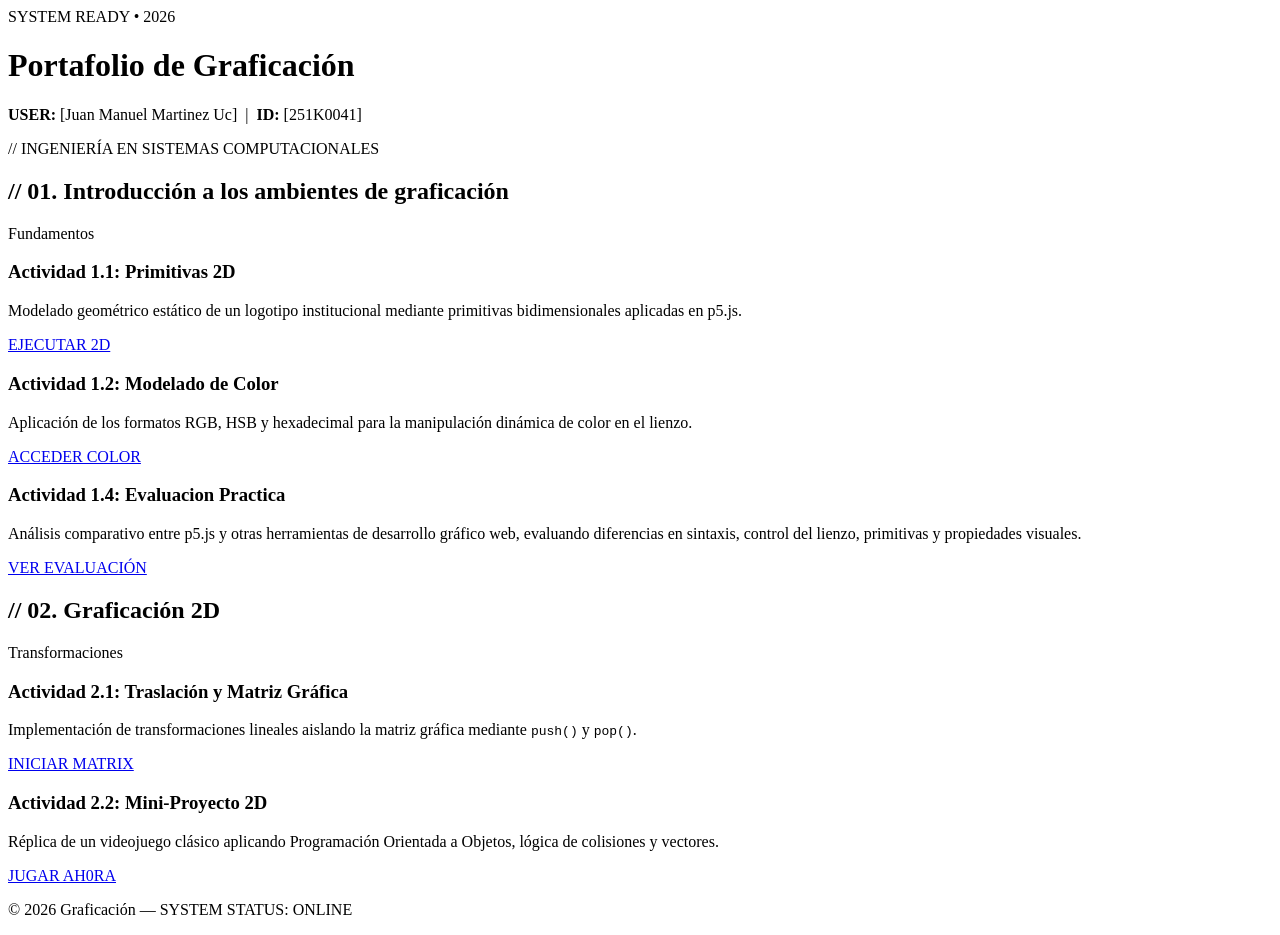
==== index.html @ 2ed4a3e2 "corregir metadata y etiqueta de enlace en Actividad 1.4  - Actualizada la descripción para reflejar " ====
<!DOCTYPE html>
<html lang="es">
<head>
    <meta charset="UTF-8">
    <meta name="viewport" content="width=device-width, initial-scale=1.0">
    <meta name="description" content="Portafolio de prácticas de la materia de Graficación - ISC.">
    <title>Portafolio Cyberpunk | Graficación ISC</title>
    
    <link rel="preconnect" href="https://fonts.googleapis.com">
    <link rel="preconnect" href="https://fonts.gstatic.com" crossorigin>
    <link href="https://fonts.googleapis.com/css2?family=Orbitron:wght@500;700;900&family=Rajdhani:wght@500;600;700&display=swap" rel="stylesheet">
    
    <link rel="stylesheet" href="css/style.css">
</head>
<body>

    <!-- Fondo de Cuadrícula Dinámica y Contenedor de Partículas -->
    <div class="cyber-grid"></div>
    <div id="particles-container"></div>

    <header class="hero">
        <div class="hero-container">
            <span class="badge" data-glitch="SYSTEM READY">SYSTEM READY • 2026</span>
            <h1 class="glitch-title" data-text="Portafolio de Graficación">Portafolio de Graficación</h1>
            <p class="author-info">
                <strong>USER:</strong> <span class="cyber-text">[Juan Manuel Martinez Uc]</span> &nbsp;|&nbsp; 
                <strong>ID:</strong> <span class="cyber-text">[251K0041]</span>
            </p>
            <p class="subtext">// INGENIERÍA EN SISTEMAS COMPUTACIONALES</p>
        </div>
    </header>

    <main class="main-container">

        <!-- Unidad 1 -->
        <section class="unidad-seccion">
            <div class="section-header">
                <h2><span>// 01.</span> Introducción a los ambientes de graficación</h2>
                <span class="unit-tag">Fundamentos</span>
            </div>
            
            <div class="grid-actividades">
                <article class="tarjeta-actividad" data-tilt>
                    <div class="card-content">
                        <h3>Actividad 1.1: Primitivas 2D</h3>
                        <p>Modelado geométrico estático de un logotipo institucional mediante primitivas bidimensionales aplicadas en p5.js.</p>
                    </div>
                    <a href="https://editor.p5js.org/Juan-M-martinez-Uc/full/m8vUhTrFT" target="_blank" rel="noopener noreferrer" class="btn-enlace">
                        <span>EJECUTAR 2D</span>
                    </a>
                </article>

                <article class="tarjeta-actividad" data-tilt>
                    <div class="card-content">
                        <h3>Actividad 1.2: Modelado de Color</h3>
                        <p>Aplicación de los formatos RGB, HSB y hexadecimal para la manipulación dinámica de color en el lienzo.</p>
                    </div>
                    <a href="https://editor.p5js.org/Juan-M-martinez-Uc/full/XwELN2bNk" target="_blank" rel="noopener noreferrer" class="btn-enlace">
                        <span>ACCEDER COLOR</span>
                    </a>
                </article>

                  <article class="tarjeta-actividad" data-tilt>
                    <div class="card-content">
                        <h3>Actividad 1.4: Evaluacion  Practica</h3>
                        <p>Análisis comparativo entre p5.js y otras herramientas de desarrollo gráfico web, evaluando diferencias en sintaxis, control del lienzo, primitivas y propiedades visuales.</p>                    </div>
                    <a href="lienzo primitivo.html" target="_blank" rel="noopener noreferrer" class="btn-enlace">
                       <span>VER EVALUACIÓN</span>
                    </a>
                </article>
            </div>
        </section>

        <!-- Unidad 2 -->
        <section class="unidad-seccion">
            <div class="section-header">
                <h2><span>// 02.</span> Graficación 2D</h2>
                <span class="unit-tag">Transformaciones</span>
            </div>

            <div class="grid-actividades">
                <article class="tarjeta-actividad" data-tilt>
                    <div class="card-content">
                        <h3>Actividad 2.1: Traslación y Matriz Gráfica</h3>
                        <p>Implementación de transformaciones lineales aislando la matriz gráfica mediante <code>push()</code> y <code>pop()</code>.</p>
                    </div>
                    <a href="#" target="_blank" rel="noopener noreferrer" class="btn-enlace">
                        <span>INICIAR MATRIX</span>
                    </a>
                </article>

                <article class="tarjeta-actividad highlight" data-tilt>
                    <div class="card-content">
                        <h3>Actividad 2.2: Mini-Proyecto 2D</h3>
                        <p>Réplica de un videojuego clásico aplicando Programación Orientada a Objetos, lógica de colisiones y vectores.</p>
                    </div>
                    <a href="#" target="_blank" rel="noopener noreferrer" class="btn-enlace btn-primary">
                        <span>JUGAR AH0RA</span>
                    </a>
                </article>
            </div>
        </section>

    </main>

    <footer class="footer">
        <p>&copy; 2026 Graficación — SYSTEM STATUS: <span class="status-online">ONLINE</span></p>
    </footer>

    <script src="js/script.js"></script>
</body>
</html>
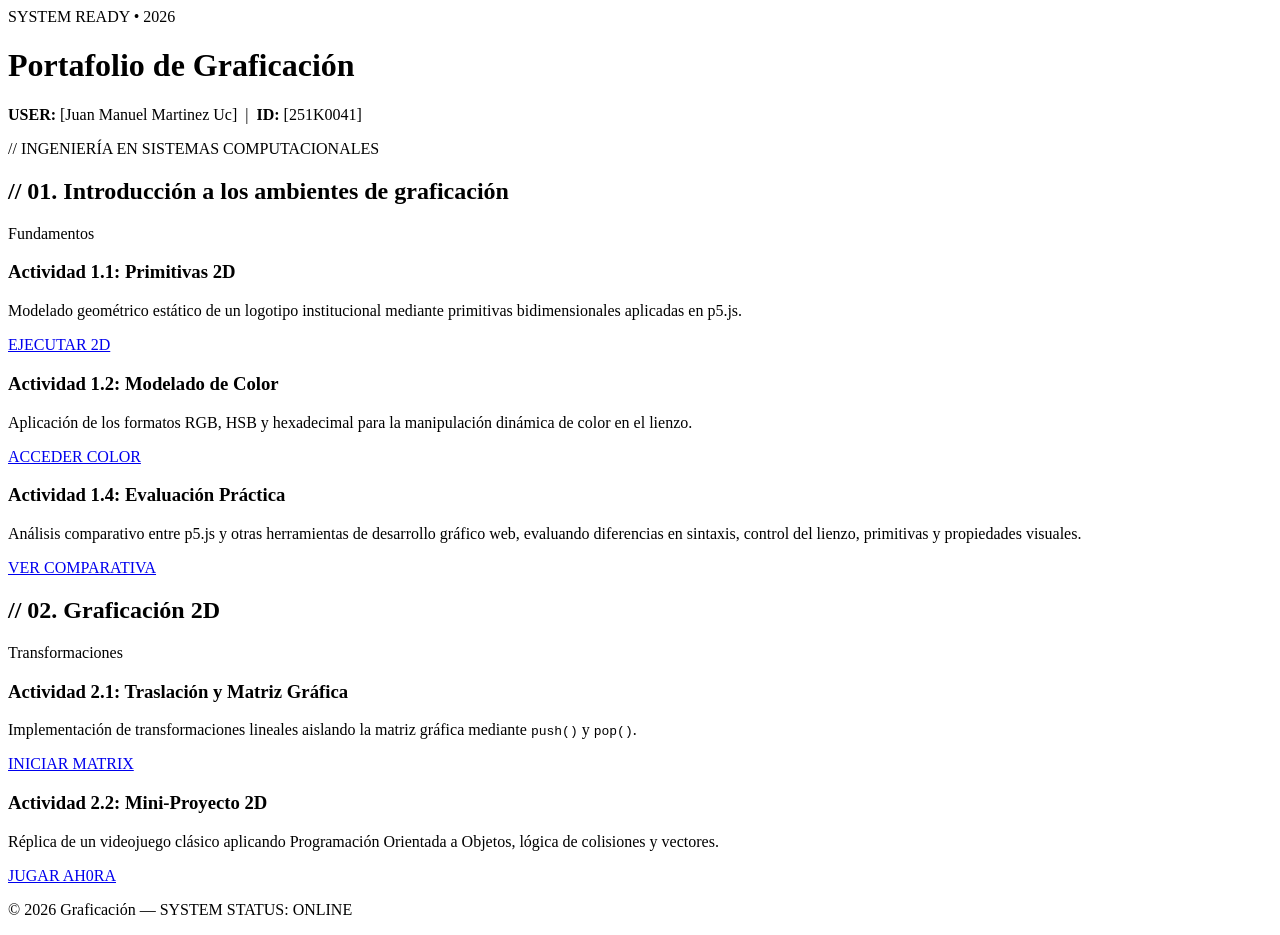
==== commit 7d7d40fb: "Update index.html" ====
--- a/index.html
+++ b/index.html
@@ -60,12 +60,13 @@
                     </a>
                 </article>
 
-                  <article class="tarjeta-actividad" data-tilt>
+                <article class="tarjeta-actividad" data-tilt>
                     <div class="card-content">
-                        <h3>Actividad 1.4: Evaluacion  Practica</h3>
-                        <p>Análisis comparativo entre p5.js y otras herramientas de desarrollo gráfico web, evaluando diferencias en sintaxis, control del lienzo, primitivas y propiedades visuales.</p>                    </div>
+                        <h3>Actividad 1.4: Evaluación Práctica</h3>
+                        <p>Análisis comparativo entre p5.js y otras herramientas de desarrollo gráfico web, evaluando diferencias en sintaxis, control del lienzo, primitivas y propiedades visuales.</p>
+                    </div>
                     <a href="lienzo primitivo.html" target="_blank" rel="noopener noreferrer" class="btn-enlace">
-                       <span>VER EVALUACIÓN</span>
+                        <span>VER COMPARATIVA</span>
                     </a>
                 </article>
             </div>
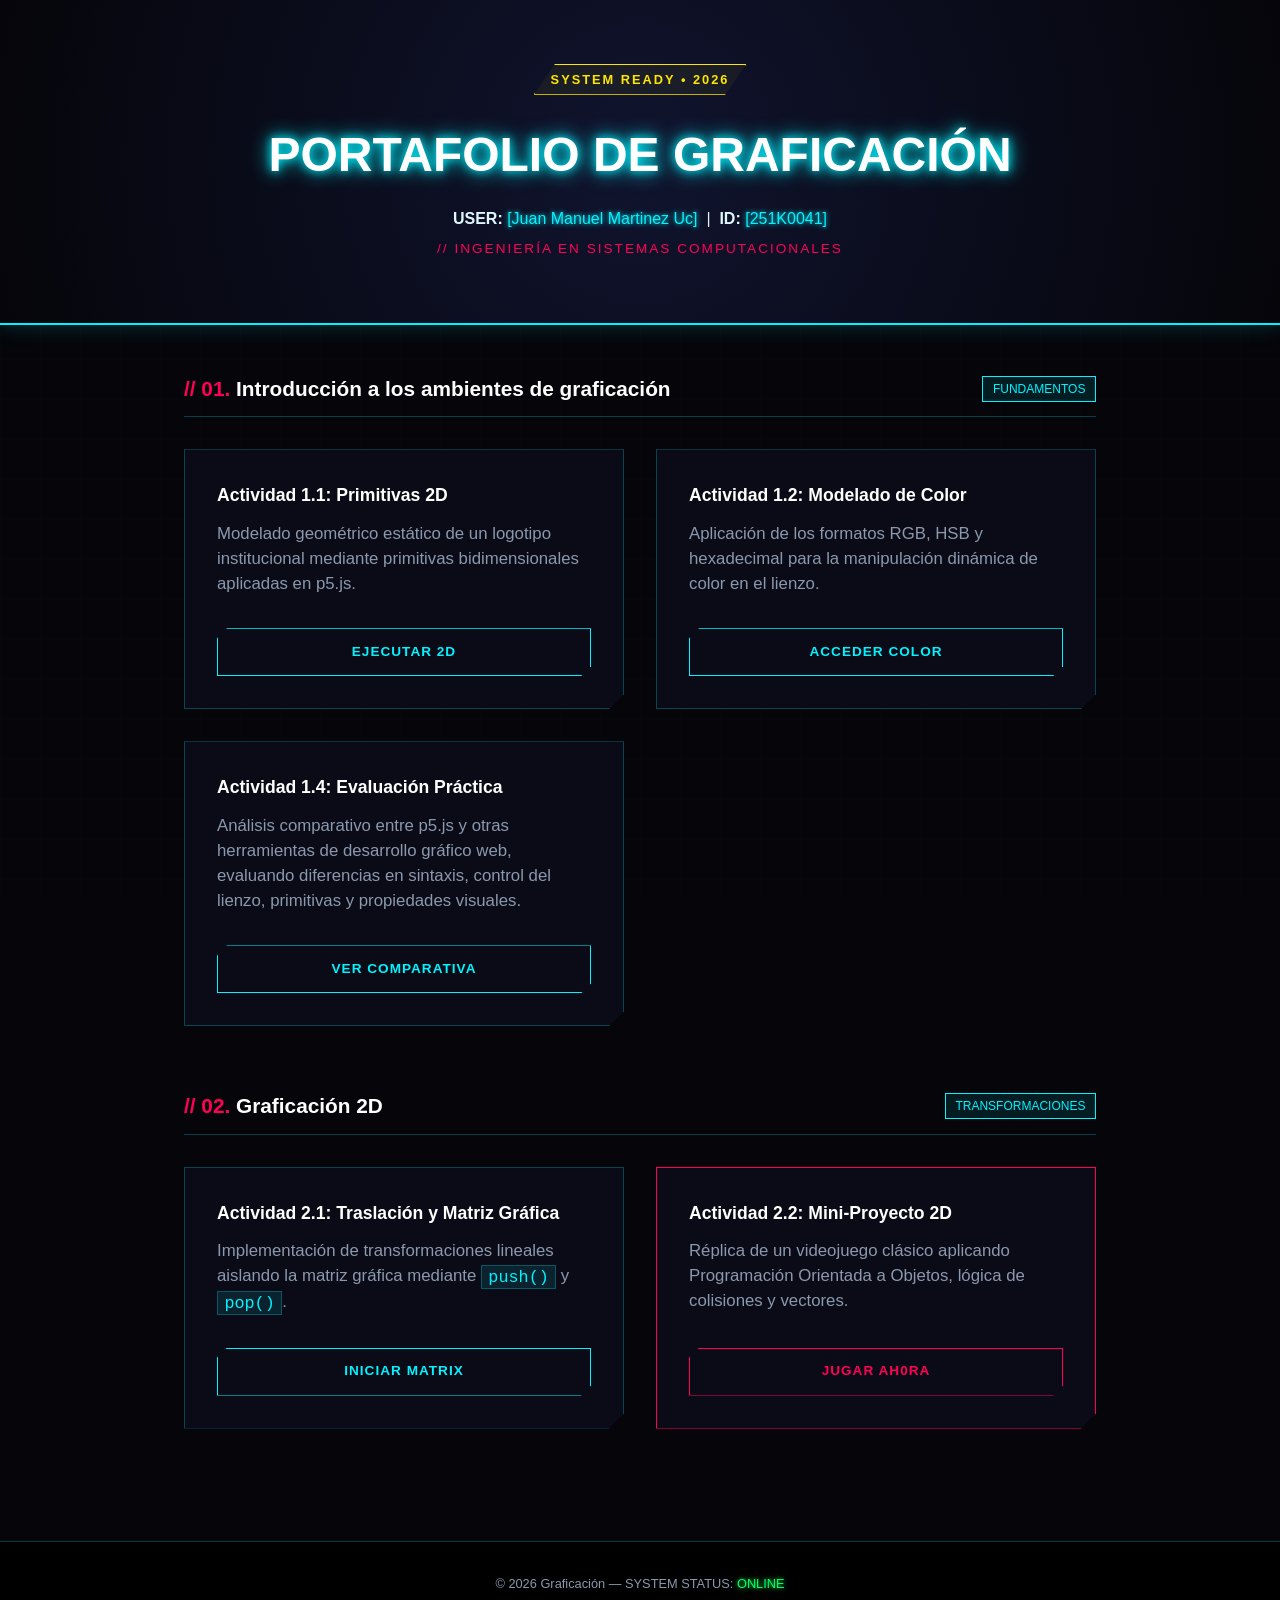
==== commit 0d8d6c6c: "Update index.html" ====
--- a/index.html
+++ b/index.html
@@ -10,7 +10,7 @@
     <link rel="preconnect" href="https://fonts.gstatic.com" crossorigin>
     <link href="https://fonts.googleapis.com/css2?family=Orbitron:wght@500;700;900&family=Rajdhani:wght@500;600;700&display=swap" rel="stylesheet">
     
-    <link rel="stylesheet" href="css/style.css">
+    <link rel="stylesheet" href="CSS/style.css">
 </head>
 <body>
 
--- a/CSS/style.css
+++ b/CSS/style.css
@@ -0,0 +1,311 @@
+:root {
+    --bg-color: #05050a;
+    --card-bg: rgba(13, 14, 27, 0.85);
+    --cyan-neon: #00f3ff;
+    --magenta-neon: #ff0055;
+    --yellow-neon: #ffe600;
+    --text-primary: #e0f7fc;
+    --text-secondary: #8a99ad;
+    --border-color: rgba(0, 243, 255, 0.25);
+    --font-heading: 'Orbitron', sans-serif;
+    --font-body: 'Rajdhani', sans-serif;
+}
+
+* {
+    box-sizing: border-box;
+    margin: 0;
+    padding: 0;
+}
+
+body {
+    font-family: var(--font-body);
+    background-color: var(--bg-color);
+    color: var(--text-primary);
+    line-height: 1.5;
+    display: flex;
+    flex-direction: column;
+    min-height: 100vh;
+    overflow-x: hidden;
+    perspective: 1000px;
+}
+
+/* Fondo de Malla 3D Animada */
+.cyber-grid {
+    position: fixed;
+    top: 0;
+    left: 0;
+    width: 100vw;
+    height: 100vh;
+    background: 
+        linear-gradient(rgba(5, 5, 10, 0.85), rgba(5, 5, 10, 0.85)),
+        linear-gradient(90deg, rgba(0, 243, 255, 0.07) 1px, transparent 1px),
+        linear-gradient(0deg, rgba(0, 243, 255, 0.07) 1px, transparent 1px);
+    background-size: 100% 100%, 40px 40px, 40px 40px;
+    z-index: -2;
+    animation: gridScroll 10s linear infinite;
+}
+
+@keyframes gridScroll {
+    0% { background-position: 0 0, 0 0, 0 0; }
+    100% { background-position: 0 0, 0 40px, 40px 0; }
+}
+
+/* Contenedor de Partículas Flotantes */
+#particles-container {
+    position: fixed;
+    top: 0;
+    left: 0;
+    width: 100%;
+    height: 100%;
+    z-index: -1;
+    pointer-events: none;
+}
+
+.particle {
+    position: absolute;
+    width: 2px;
+    height: 2px;
+    background: var(--cyan-neon);
+    box-shadow: 0 0 8px var(--cyan-neon);
+    border-radius: 50%;
+    animation: floatUp linear infinite;
+}
+
+@keyframes floatUp {
+    from {
+        transform: translateY(100vh);
+        opacity: 0;
+    }
+    50% { opacity: 0.8; }
+    to {
+        transform: translateY(-10vh);
+        opacity: 0;
+    }
+}
+
+/* Header & Glitch Effect */
+.hero {
+    background: radial-gradient(circle at center, #10142e 0%, var(--bg-color) 100%);
+    padding: 4rem 1.5rem;
+    text-align: center;
+    border-bottom: 2px solid var(--cyan-neon);
+    box-shadow: 0 0 20px rgba(0, 243, 255, 0.2);
+}
+
+.hero-container {
+    max-width: 800px;
+    margin: 0 auto;
+}
+
+.badge {
+    display: inline-block;
+    color: var(--yellow-neon);
+    font-family: var(--font-heading);
+    font-size: 0.8rem;
+    font-weight: 700;
+    letter-spacing: 2px;
+    padding: 0.3rem 1rem;
+    border: 1px solid var(--yellow-neon);
+    background: rgba(255, 230, 0, 0.05);
+    margin-bottom: 1.5rem;
+    clip-path: polygon(10% 0, 100% 0, 90% 100%, 0 100%);
+    animation: pulseGlow 2s infinite alternate;
+}
+
+@keyframes pulseGlow {
+    from { box-shadow: 0 0 5px rgba(255, 230, 0, 0.2); }
+    to { box-shadow: 0 0 15px rgba(255, 230, 0, 0.6); }
+}
+
+.hero h1 {
+    font-family: var(--font-heading);
+    font-size: clamp(2rem, 5vw, 3rem);
+    font-weight: 900;
+    text-transform: uppercase;
+    color: #fff;
+    text-shadow: 0 0 10px var(--cyan-neon), 0 0 20px var(--cyan-neon);
+    margin-bottom: 1rem;
+}
+
+.cyber-text {
+    color: var(--cyan-neon);
+    text-shadow: 0 0 5px var(--cyan-neon);
+}
+
+.subtext {
+    font-family: var(--font-heading);
+    font-size: 0.85rem;
+    color: var(--magenta-neon);
+    letter-spacing: 2px;
+    margin-top: 0.5rem;
+}
+
+/* Layout Principal */
+.main-container {
+    max-width: 960px;
+    width: 100%;
+    margin: 3rem auto;
+    padding: 0 1.5rem;
+    flex: 1;
+}
+
+.unidad-seccion {
+    margin-bottom: 4rem;
+}
+
+.section-header {
+    display: flex;
+    align-items: center;
+    justify-content: space-between;
+    border-bottom: 1px solid var(--border-color);
+    padding-bottom: 0.75rem;
+    margin-bottom: 2rem;
+}
+
+.section-header h2 {
+    font-family: var(--font-heading);
+    font-size: 1.3rem;
+    color: #fff;
+}
+
+.section-header h2 span {
+    color: var(--magenta-neon);
+}
+
+.unit-tag {
+    font-family: var(--font-heading);
+    font-size: 0.75rem;
+    text-transform: uppercase;
+    color: var(--cyan-neon);
+    border: 1px solid var(--cyan-neon);
+    padding: 0.2rem 0.6rem;
+    background: rgba(0, 243, 255, 0.1);
+}
+
+/* Tarjetas Dinámicas 3D */
+.grid-actividades {
+    display: grid;
+    grid-template-columns: repeat(auto-fit, minmax(290px, 1fr));
+    gap: 2rem;
+}
+
+.tarjeta-actividad {
+    background: var(--card-bg);
+    padding: 2rem;
+    border: 1px solid var(--border-color);
+    position: relative;
+    backdrop-filter: blur(5px);
+    clip-path: polygon(0 0, 100% 0, 100% calc(100% - 15px), calc(100% - 15px) 100%, 0 100%);
+    display: flex;
+    flex-direction: column;
+    justify-content: space-between;
+    transform-style: preserve-3d;
+    transition: transform 0.1s ease, border-color 0.3s ease, box-shadow 0.3s ease;
+}
+
+.tarjeta-actividad:hover {
+    border-color: var(--cyan-neon);
+    box-shadow: 0 0 25px rgba(0, 243, 255, 0.25);
+}
+
+.tarjeta-actividad.highlight {
+    border-color: var(--magenta-neon);
+}
+
+.tarjeta-actividad.highlight:hover {
+    box-shadow: 0 0 25px rgba(255, 0, 85, 0.35);
+}
+
+.card-content h3 {
+    font-family: var(--font-heading);
+    font-size: 1.1rem;
+    color: #fff;
+    margin-bottom: 0.75rem;
+}
+
+.card-content p {
+    font-size: 1.05rem;
+    color: var(--text-secondary);
+    margin-bottom: 2rem;
+}
+
+code {
+    background: rgba(0, 243, 255, 0.1);
+    color: var(--cyan-neon);
+    padding: 0.1rem 0.4rem;
+    border: 1px solid var(--border-color);
+    font-family: monospace;
+}
+
+/* Botones Neon con Animación de Escaneo */
+.btn-enlace {
+    display: inline-flex;
+    align-items: center;
+    justify-content: center;
+    width: 100%;
+    padding: 0.8rem 1.25rem;
+    background: transparent;
+    color: var(--cyan-neon);
+    border: 1px solid var(--cyan-neon);
+    text-decoration: none;
+    font-family: var(--font-heading);
+    font-size: 0.85rem;
+    font-weight: 700;
+    letter-spacing: 1px;
+    position: relative;
+    overflow: hidden;
+    transition: all 0.3s ease;
+    clip-path: polygon(10px 0, 100% 0, 100% calc(100% - 10px), calc(100% - 10px) 100%, 0 100%, 0 10px);
+}
+
+.btn-enlace::before {
+    content: '';
+    position: absolute;
+    top: 0;
+    left: -100%;
+    width: 100%;
+    height: 100%;
+    background: linear-gradient(90deg, transparent, rgba(0, 243, 255, 0.4), transparent);
+    transition: left 0.5s ease;
+}
+
+.btn-enlace:hover::before {
+    left: 100%;
+}
+
+.btn-enlace:hover {
+    background: var(--cyan-neon);
+    color: var(--bg-color);
+    box-shadow: 0 0 15px var(--cyan-neon);
+}
+
+.btn-primary {
+    color: var(--magenta-neon);
+    border-color: var(--magenta-neon);
+}
+
+.btn-primary::before {
+    background: linear-gradient(90deg, transparent, rgba(255, 0, 85, 0.4), transparent);
+}
+
+.btn-primary:hover {
+    background: var(--magenta-neon);
+    color: #fff;
+    box-shadow: 0 0 15px var(--magenta-neon);
+}
+
+/* Footer */
+.footer {
+    text-align: center;
+    padding: 2rem 1rem;
+    background: #000;
+    border-top: 1px solid var(--border-color);
+    font-family: var(--font-heading);
+    font-size: 0.8rem;
+    color: var(--text-secondary);
+}
+
+.status-online {
+    color: #00ff66;
+    text-shadow: 0 0 5px #00ff66;
+}
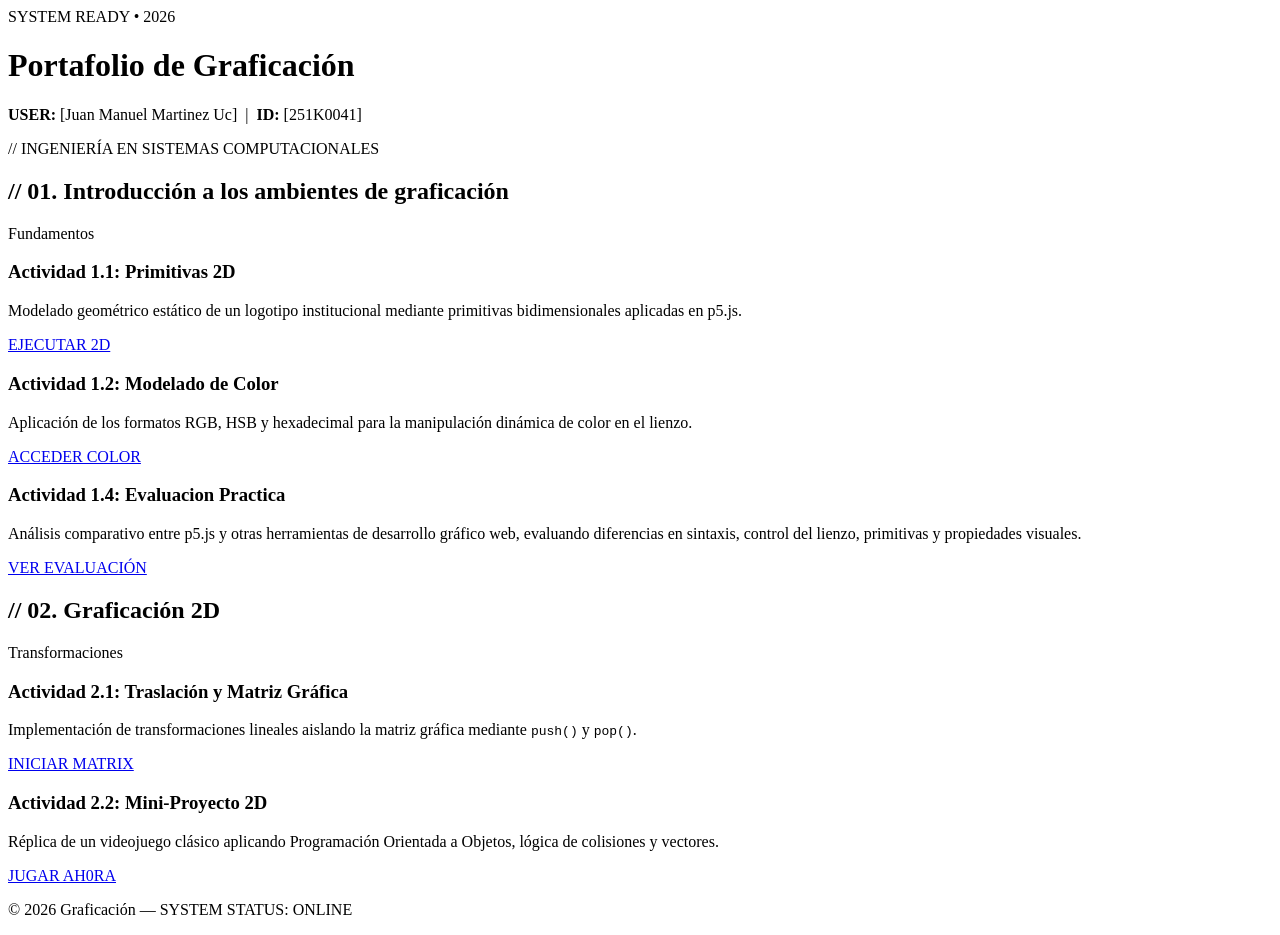
==== commit 24309028: "Update index.html" ====
--- a/index.html
+++ b/index.html
@@ -10,7 +10,7 @@
     <link rel="preconnect" href="https://fonts.gstatic.com" crossorigin>
     <link href="https://fonts.googleapis.com/css2?family=Orbitron:wght@500;700;900&family=Rajdhani:wght@500;600;700&display=swap" rel="stylesheet">
     
-    <link rel="stylesheet" href="CSS/style.css">
+    <link rel="stylesheet" href="css/style.css">
 </head>
 <body>
 
@@ -60,13 +60,12 @@
                     </a>
                 </article>
 
-                <article class="tarjeta-actividad" data-tilt>
+                  <article class="tarjeta-actividad" data-tilt>
                     <div class="card-content">
-                        <h3>Actividad 1.4: Evaluación Práctica</h3>
-                        <p>Análisis comparativo entre p5.js y otras herramientas de desarrollo gráfico web, evaluando diferencias en sintaxis, control del lienzo, primitivas y propiedades visuales.</p>
-                    </div>
+                        <h3>Actividad 1.4: Evaluacion  Practica</h3>
+                        <p>Análisis comparativo entre p5.js y otras herramientas de desarrollo gráfico web, evaluando diferencias en sintaxis, control del lienzo, primitivas y propiedades visuales.</p>                    </div>
                     <a href="lienzo primitivo.html" target="_blank" rel="noopener noreferrer" class="btn-enlace">
-                        <span>VER COMPARATIVA</span>
+                       <span>VER EVALUACIÓN</span>
                     </a>
                 </article>
             </div>
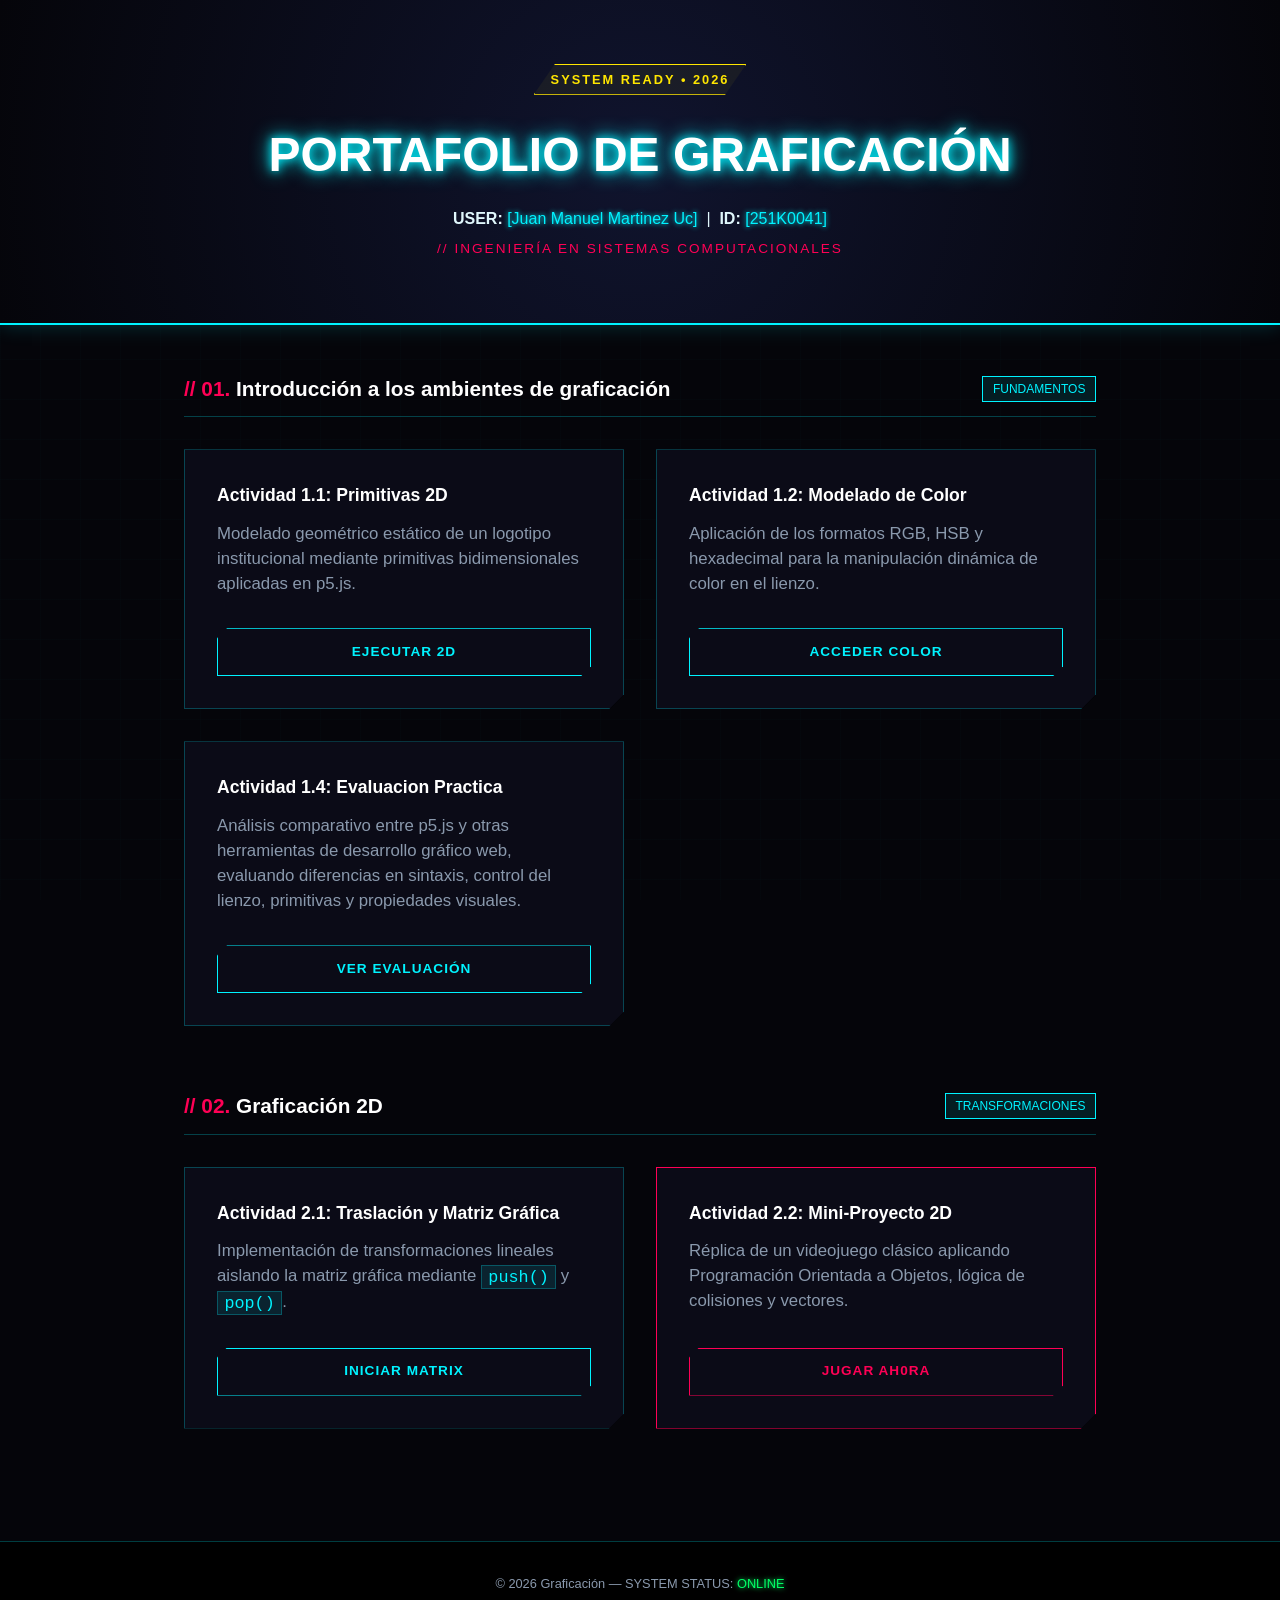
==== commit b0f0987f: "Update index.html" ====
--- a/index.html
+++ b/index.html
@@ -10,7 +10,7 @@
     <link rel="preconnect" href="https://fonts.gstatic.com" crossorigin>
     <link href="https://fonts.googleapis.com/css2?family=Orbitron:wght@500;700;900&family=Rajdhani:wght@500;600;700&display=swap" rel="stylesheet">
     
-    <link rel="stylesheet" href="css/style.css">
+    <link rel="stylesheet" href="CSS/style.css">
 </head>
 <body>
 
--- a/CSS/style.css
+++ b/CSS/style.css
@@ -0,0 +1,311 @@
+:root {
+    --bg-color: #05050a;
+    --card-bg: rgba(13, 14, 27, 0.85);
+    --cyan-neon: #00f3ff;
+    --magenta-neon: #ff0055;
+    --yellow-neon: #ffe600;
+    --text-primary: #e0f7fc;
+    --text-secondary: #8a99ad;
+    --border-color: rgba(0, 243, 255, 0.25);
+    --font-heading: 'Orbitron', sans-serif;
+    --font-body: 'Rajdhani', sans-serif;
+}
+
+* {
+    box-sizing: border-box;
+    margin: 0;
+    padding: 0;
+}
+
+body {
+    font-family: var(--font-body);
+    background-color: var(--bg-color);
+    color: var(--text-primary);
+    line-height: 1.5;
+    display: flex;
+    flex-direction: column;
+    min-height: 100vh;
+    overflow-x: hidden;
+    perspective: 1000px;
+}
+
+/* Fondo de Malla 3D Animada */
+.cyber-grid {
+    position: fixed;
+    top: 0;
+    left: 0;
+    width: 100vw;
+    height: 100vh;
+    background: 
+        linear-gradient(rgba(5, 5, 10, 0.85), rgba(5, 5, 10, 0.85)),
+        linear-gradient(90deg, rgba(0, 243, 255, 0.07) 1px, transparent 1px),
+        linear-gradient(0deg, rgba(0, 243, 255, 0.07) 1px, transparent 1px);
+    background-size: 100% 100%, 40px 40px, 40px 40px;
+    z-index: -2;
+    animation: gridScroll 10s linear infinite;
+}
+
+@keyframes gridScroll {
+    0% { background-position: 0 0, 0 0, 0 0; }
+    100% { background-position: 0 0, 0 40px, 40px 0; }
+}
+
+/* Contenedor de Partículas Flotantes */
+#particles-container {
+    position: fixed;
+    top: 0;
+    left: 0;
+    width: 100%;
+    height: 100%;
+    z-index: -1;
+    pointer-events: none;
+}
+
+.particle {
+    position: absolute;
+    width: 2px;
+    height: 2px;
+    background: var(--cyan-neon);
+    box-shadow: 0 0 8px var(--cyan-neon);
+    border-radius: 50%;
+    animation: floatUp linear infinite;
+}
+
+@keyframes floatUp {
+    from {
+        transform: translateY(100vh);
+        opacity: 0;
+    }
+    50% { opacity: 0.8; }
+    to {
+        transform: translateY(-10vh);
+        opacity: 0;
+    }
+}
+
+/* Header & Glitch Effect */
+.hero {
+    background: radial-gradient(circle at center, #10142e 0%, var(--bg-color) 100%);
+    padding: 4rem 1.5rem;
+    text-align: center;
+    border-bottom: 2px solid var(--cyan-neon);
+    box-shadow: 0 0 20px rgba(0, 243, 255, 0.2);
+}
+
+.hero-container {
+    max-width: 800px;
+    margin: 0 auto;
+}
+
+.badge {
+    display: inline-block;
+    color: var(--yellow-neon);
+    font-family: var(--font-heading);
+    font-size: 0.8rem;
+    font-weight: 700;
+    letter-spacing: 2px;
+    padding: 0.3rem 1rem;
+    border: 1px solid var(--yellow-neon);
+    background: rgba(255, 230, 0, 0.05);
+    margin-bottom: 1.5rem;
+    clip-path: polygon(10% 0, 100% 0, 90% 100%, 0 100%);
+    animation: pulseGlow 2s infinite alternate;
+}
+
+@keyframes pulseGlow {
+    from { box-shadow: 0 0 5px rgba(255, 230, 0, 0.2); }
+    to { box-shadow: 0 0 15px rgba(255, 230, 0, 0.6); }
+}
+
+.hero h1 {
+    font-family: var(--font-heading);
+    font-size: clamp(2rem, 5vw, 3rem);
+    font-weight: 900;
+    text-transform: uppercase;
+    color: #fff;
+    text-shadow: 0 0 10px var(--cyan-neon), 0 0 20px var(--cyan-neon);
+    margin-bottom: 1rem;
+}
+
+.cyber-text {
+    color: var(--cyan-neon);
+    text-shadow: 0 0 5px var(--cyan-neon);
+}
+
+.subtext {
+    font-family: var(--font-heading);
+    font-size: 0.85rem;
+    color: var(--magenta-neon);
+    letter-spacing: 2px;
+    margin-top: 0.5rem;
+}
+
+/* Layout Principal */
+.main-container {
+    max-width: 960px;
+    width: 100%;
+    margin: 3rem auto;
+    padding: 0 1.5rem;
+    flex: 1;
+}
+
+.unidad-seccion {
+    margin-bottom: 4rem;
+}
+
+.section-header {
+    display: flex;
+    align-items: center;
+    justify-content: space-between;
+    border-bottom: 1px solid var(--border-color);
+    padding-bottom: 0.75rem;
+    margin-bottom: 2rem;
+}
+
+.section-header h2 {
+    font-family: var(--font-heading);
+    font-size: 1.3rem;
+    color: #fff;
+}
+
+.section-header h2 span {
+    color: var(--magenta-neon);
+}
+
+.unit-tag {
+    font-family: var(--font-heading);
+    font-size: 0.75rem;
+    text-transform: uppercase;
+    color: var(--cyan-neon);
+    border: 1px solid var(--cyan-neon);
+    padding: 0.2rem 0.6rem;
+    background: rgba(0, 243, 255, 0.1);
+}
+
+/* Tarjetas Dinámicas 3D */
+.grid-actividades {
+    display: grid;
+    grid-template-columns: repeat(auto-fit, minmax(290px, 1fr));
+    gap: 2rem;
+}
+
+.tarjeta-actividad {
+    background: var(--card-bg);
+    padding: 2rem;
+    border: 1px solid var(--border-color);
+    position: relative;
+    backdrop-filter: blur(5px);
+    clip-path: polygon(0 0, 100% 0, 100% calc(100% - 15px), calc(100% - 15px) 100%, 0 100%);
+    display: flex;
+    flex-direction: column;
+    justify-content: space-between;
+    transform-style: preserve-3d;
+    transition: transform 0.1s ease, border-color 0.3s ease, box-shadow 0.3s ease;
+}
+
+.tarjeta-actividad:hover {
+    border-color: var(--cyan-neon);
+    box-shadow: 0 0 25px rgba(0, 243, 255, 0.25);
+}
+
+.tarjeta-actividad.highlight {
+    border-color: var(--magenta-neon);
+}
+
+.tarjeta-actividad.highlight:hover {
+    box-shadow: 0 0 25px rgba(255, 0, 85, 0.35);
+}
+
+.card-content h3 {
+    font-family: var(--font-heading);
+    font-size: 1.1rem;
+    color: #fff;
+    margin-bottom: 0.75rem;
+}
+
+.card-content p {
+    font-size: 1.05rem;
+    color: var(--text-secondary);
+    margin-bottom: 2rem;
+}
+
+code {
+    background: rgba(0, 243, 255, 0.1);
+    color: var(--cyan-neon);
+    padding: 0.1rem 0.4rem;
+    border: 1px solid var(--border-color);
+    font-family: monospace;
+}
+
+/* Botones Neon con Animación de Escaneo */
+.btn-enlace {
+    display: inline-flex;
+    align-items: center;
+    justify-content: center;
+    width: 100%;
+    padding: 0.8rem 1.25rem;
+    background: transparent;
+    color: var(--cyan-neon);
+    border: 1px solid var(--cyan-neon);
+    text-decoration: none;
+    font-family: var(--font-heading);
+    font-size: 0.85rem;
+    font-weight: 700;
+    letter-spacing: 1px;
+    position: relative;
+    overflow: hidden;
+    transition: all 0.3s ease;
+    clip-path: polygon(10px 0, 100% 0, 100% calc(100% - 10px), calc(100% - 10px) 100%, 0 100%, 0 10px);
+}
+
+.btn-enlace::before {
+    content: '';
+    position: absolute;
+    top: 0;
+    left: -100%;
+    width: 100%;
+    height: 100%;
+    background: linear-gradient(90deg, transparent, rgba(0, 243, 255, 0.4), transparent);
+    transition: left 0.5s ease;
+}
+
+.btn-enlace:hover::before {
+    left: 100%;
+}
+
+.btn-enlace:hover {
+    background: var(--cyan-neon);
+    color: var(--bg-color);
+    box-shadow: 0 0 15px var(--cyan-neon);
+}
+
+.btn-primary {
+    color: var(--magenta-neon);
+    border-color: var(--magenta-neon);
+}
+
+.btn-primary::before {
+    background: linear-gradient(90deg, transparent, rgba(255, 0, 85, 0.4), transparent);
+}
+
+.btn-primary:hover {
+    background: var(--magenta-neon);
+    color: #fff;
+    box-shadow: 0 0 15px var(--magenta-neon);
+}
+
+/* Footer */
+.footer {
+    text-align: center;
+    padding: 2rem 1rem;
+    background: #000;
+    border-top: 1px solid var(--border-color);
+    font-family: var(--font-heading);
+    font-size: 0.8rem;
+    color: var(--text-secondary);
+}
+
+.status-online {
+    color: #00ff66;
+    text-shadow: 0 0 5px #00ff66;
+}
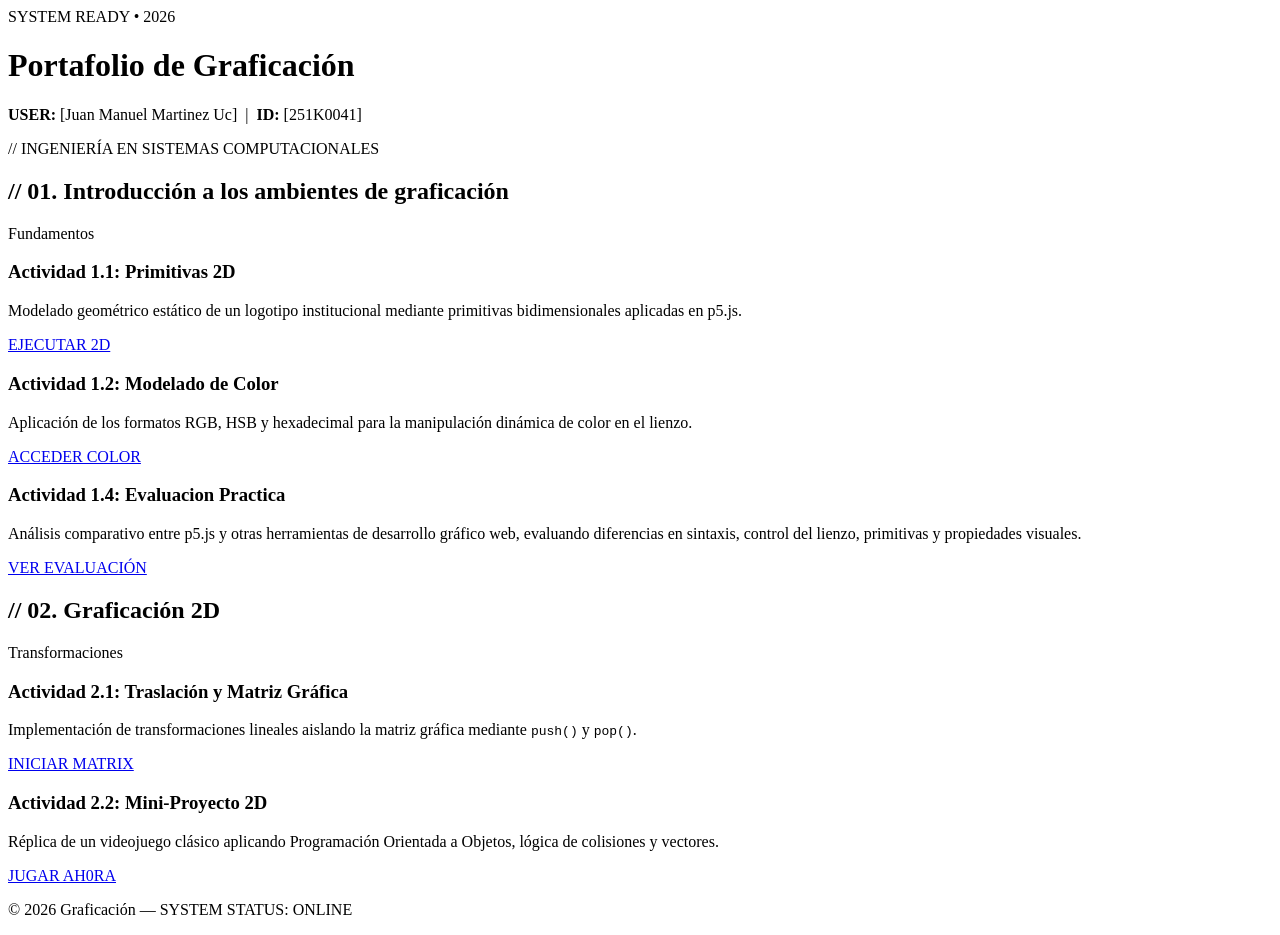
==== commit 7328e84d: "Add files via upload" ====
--- a/index.html
+++ b/index.html
@@ -1,112 +1,112 @@
-<!DOCTYPE html>
-<html lang="es">
-<head>
-    <meta charset="UTF-8">
-    <meta name="viewport" content="width=device-width, initial-scale=1.0">
-    <meta name="description" content="Portafolio de prácticas de la materia de Graficación - ISC.">
-    <title>Portafolio Cyberpunk | Graficación ISC</title>
-    
-    <link rel="preconnect" href="https://fonts.googleapis.com">
-    <link rel="preconnect" href="https://fonts.gstatic.com" crossorigin>
-    <link href="https://fonts.googleapis.com/css2?family=Orbitron:wght@500;700;900&family=Rajdhani:wght@500;600;700&display=swap" rel="stylesheet">
-    
-    <link rel="stylesheet" href="CSS/style.css">
-</head>
-<body>
-
-    <!-- Fondo de Cuadrícula Dinámica y Contenedor de Partículas -->
-    <div class="cyber-grid"></div>
-    <div id="particles-container"></div>
-
-    <header class="hero">
-        <div class="hero-container">
-            <span class="badge" data-glitch="SYSTEM READY">SYSTEM READY • 2026</span>
-            <h1 class="glitch-title" data-text="Portafolio de Graficación">Portafolio de Graficación</h1>
-            <p class="author-info">
-                <strong>USER:</strong> <span class="cyber-text">[Juan Manuel Martinez Uc]</span> &nbsp;|&nbsp; 
-                <strong>ID:</strong> <span class="cyber-text">[251K0041]</span>
-            </p>
-            <p class="subtext">// INGENIERÍA EN SISTEMAS COMPUTACIONALES</p>
-        </div>
-    </header>
-
-    <main class="main-container">
-
-        <!-- Unidad 1 -->
-        <section class="unidad-seccion">
-            <div class="section-header">
-                <h2><span>// 01.</span> Introducción a los ambientes de graficación</h2>
-                <span class="unit-tag">Fundamentos</span>
-            </div>
-            
-            <div class="grid-actividades">
-                <article class="tarjeta-actividad" data-tilt>
-                    <div class="card-content">
-                        <h3>Actividad 1.1: Primitivas 2D</h3>
-                        <p>Modelado geométrico estático de un logotipo institucional mediante primitivas bidimensionales aplicadas en p5.js.</p>
-                    </div>
-                    <a href="https://editor.p5js.org/Juan-M-martinez-Uc/full/m8vUhTrFT" target="_blank" rel="noopener noreferrer" class="btn-enlace">
-                        <span>EJECUTAR 2D</span>
-                    </a>
-                </article>
-
-                <article class="tarjeta-actividad" data-tilt>
-                    <div class="card-content">
-                        <h3>Actividad 1.2: Modelado de Color</h3>
-                        <p>Aplicación de los formatos RGB, HSB y hexadecimal para la manipulación dinámica de color en el lienzo.</p>
-                    </div>
-                    <a href="https://editor.p5js.org/Juan-M-martinez-Uc/full/XwELN2bNk" target="_blank" rel="noopener noreferrer" class="btn-enlace">
-                        <span>ACCEDER COLOR</span>
-                    </a>
-                </article>
-
-                  <article class="tarjeta-actividad" data-tilt>
-                    <div class="card-content">
-                        <h3>Actividad 1.4: Evaluacion  Practica</h3>
-                        <p>Análisis comparativo entre p5.js y otras herramientas de desarrollo gráfico web, evaluando diferencias en sintaxis, control del lienzo, primitivas y propiedades visuales.</p>                    </div>
-                    <a href="lienzo primitivo.html" target="_blank" rel="noopener noreferrer" class="btn-enlace">
-                       <span>VER EVALUACIÓN</span>
-                    </a>
-                </article>
-            </div>
-        </section>
-
-        <!-- Unidad 2 -->
-        <section class="unidad-seccion">
-            <div class="section-header">
-                <h2><span>// 02.</span> Graficación 2D</h2>
-                <span class="unit-tag">Transformaciones</span>
-            </div>
-
-            <div class="grid-actividades">
-                <article class="tarjeta-actividad" data-tilt>
-                    <div class="card-content">
-                        <h3>Actividad 2.1: Traslación y Matriz Gráfica</h3>
-                        <p>Implementación de transformaciones lineales aislando la matriz gráfica mediante <code>push()</code> y <code>pop()</code>.</p>
-                    </div>
-                    <a href="#" target="_blank" rel="noopener noreferrer" class="btn-enlace">
-                        <span>INICIAR MATRIX</span>
-                    </a>
-                </article>
-
-                <article class="tarjeta-actividad highlight" data-tilt>
-                    <div class="card-content">
-                        <h3>Actividad 2.2: Mini-Proyecto 2D</h3>
-                        <p>Réplica de un videojuego clásico aplicando Programación Orientada a Objetos, lógica de colisiones y vectores.</p>
-                    </div>
-                    <a href="#" target="_blank" rel="noopener noreferrer" class="btn-enlace btn-primary">
-                        <span>JUGAR AH0RA</span>
-                    </a>
-                </article>
-            </div>
-        </section>
-
-    </main>
-
-    <footer class="footer">
-        <p>&copy; 2026 Graficación — SYSTEM STATUS: <span class="status-online">ONLINE</span></p>
-    </footer>
-
-    <script src="js/script.js"></script>
-</body>
-</html>
+<!DOCTYPE html>
+<html lang="es">
+<head>
+    <meta charset="UTF-8">
+    <meta name="viewport" content="width=device-width, initial-scale=1.0">
+    <meta name="description" content="Portafolio de prácticas de la materia de Graficación - ISC.">
+    <title>Portafolio Cyberpunk | Graficación ISC</title>
+    
+    <link rel="preconnect" href="https://fonts.googleapis.com">
+    <link rel="preconnect" href="https://fonts.gstatic.com" crossorigin>
+    <link href="https://fonts.googleapis.com/css2?family=Orbitron:wght@500;700;900&family=Rajdhani:wght@500;600;700&display=swap" rel="stylesheet">
+    
+    <link rel="stylesheet" href="css/style.css">
+</head>
+<body>
+
+    <!-- Fondo de Cuadrícula Dinámica y Contenedor de Partículas -->
+    <div class="cyber-grid"></div>
+    <div id="particles-container"></div>
+
+    <header class="hero">
+        <div class="hero-container">
+            <span class="badge" data-glitch="SYSTEM READY">SYSTEM READY • 2026</span>
+            <h1 class="glitch-title" data-text="Portafolio de Graficación">Portafolio de Graficación</h1>
+            <p class="author-info">
+                <strong>USER:</strong> <span class="cyber-text">[Juan Manuel Martinez Uc]</span> &nbsp;|&nbsp; 
+                <strong>ID:</strong> <span class="cyber-text">[251K0041]</span>
+            </p>
+            <p class="subtext">// INGENIERÍA EN SISTEMAS COMPUTACIONALES</p>
+        </div>
+    </header>
+
+    <main class="main-container">
+
+        <!-- Unidad 1 -->
+        <section class="unidad-seccion">
+            <div class="section-header">
+                <h2><span>// 01.</span> Introducción a los ambientes de graficación</h2>
+                <span class="unit-tag">Fundamentos</span>
+            </div>
+            
+            <div class="grid-actividades">
+                <article class="tarjeta-actividad" data-tilt>
+                    <div class="card-content">
+                        <h3>Actividad 1.1: Primitivas 2D</h3>
+                        <p>Modelado geométrico estático de un logotipo institucional mediante primitivas bidimensionales aplicadas en p5.js.</p>
+                    </div>
+                    <a href="https://editor.p5js.org/Juan-M-martinez-Uc/full/m8vUhTrFT" target="_blank" rel="noopener noreferrer" class="btn-enlace">
+                        <span>EJECUTAR 2D</span>
+                    </a>
+                </article>
+
+                <article class="tarjeta-actividad" data-tilt>
+                    <div class="card-content">
+                        <h3>Actividad 1.2: Modelado de Color</h3>
+                        <p>Aplicación de los formatos RGB, HSB y hexadecimal para la manipulación dinámica de color en el lienzo.</p>
+                    </div>
+                    <a href="https://editor.p5js.org/Juan-M-martinez-Uc/full/XwELN2bNk" target="_blank" rel="noopener noreferrer" class="btn-enlace">
+                        <span>ACCEDER COLOR</span>
+                    </a>
+                </article>
+
+                  <article class="tarjeta-actividad" data-tilt>
+                    <div class="card-content">
+                        <h3>Actividad 1.4: Evaluacion  Practica</h3>
+                        <p>Análisis comparativo entre p5.js y otras herramientas de desarrollo gráfico web, evaluando diferencias en sintaxis, control del lienzo, primitivas y propiedades visuales.</p>                    </div>
+                    <a href="lienzo primitivo.html" target="_blank" rel="noopener noreferrer" class="btn-enlace">
+                       <span>VER EVALUACIÓN</span>
+                    </a>
+                </article>
+            </div>
+        </section>
+
+        <!-- Unidad 2 -->
+        <section class="unidad-seccion">
+            <div class="section-header">
+                <h2><span>// 02.</span> Graficación 2D</h2>
+                <span class="unit-tag">Transformaciones</span>
+            </div>
+
+            <div class="grid-actividades">
+                <article class="tarjeta-actividad" data-tilt>
+                    <div class="card-content">
+                        <h3>Actividad 2.1: Traslación y Matriz Gráfica</h3>
+                        <p>Implementación de transformaciones lineales aislando la matriz gráfica mediante <code>push()</code> y <code>pop()</code>.</p>
+                    </div>
+                    <a href="#" target="_blank" rel="noopener noreferrer" class="btn-enlace">
+                        <span>INICIAR MATRIX</span>
+                    </a>
+                </article>
+
+                <article class="tarjeta-actividad highlight" data-tilt>
+                    <div class="card-content">
+                        <h3>Actividad 2.2: Mini-Proyecto 2D</h3>
+                        <p>Réplica de un videojuego clásico aplicando Programación Orientada a Objetos, lógica de colisiones y vectores.</p>
+                    </div>
+                    <a href="#" target="_blank" rel="noopener noreferrer" class="btn-enlace btn-primary">
+                        <span>JUGAR AH0RA</span>
+                    </a>
+                </article>
+            </div>
+        </section>
+
+    </main>
+
+    <footer class="footer">
+        <p>&copy; 2026 Graficación — SYSTEM STATUS: <span class="status-online">ONLINE</span></p>
+    </footer>
+
+    <script src="js/script.js"></script>
+</body>
+</html>
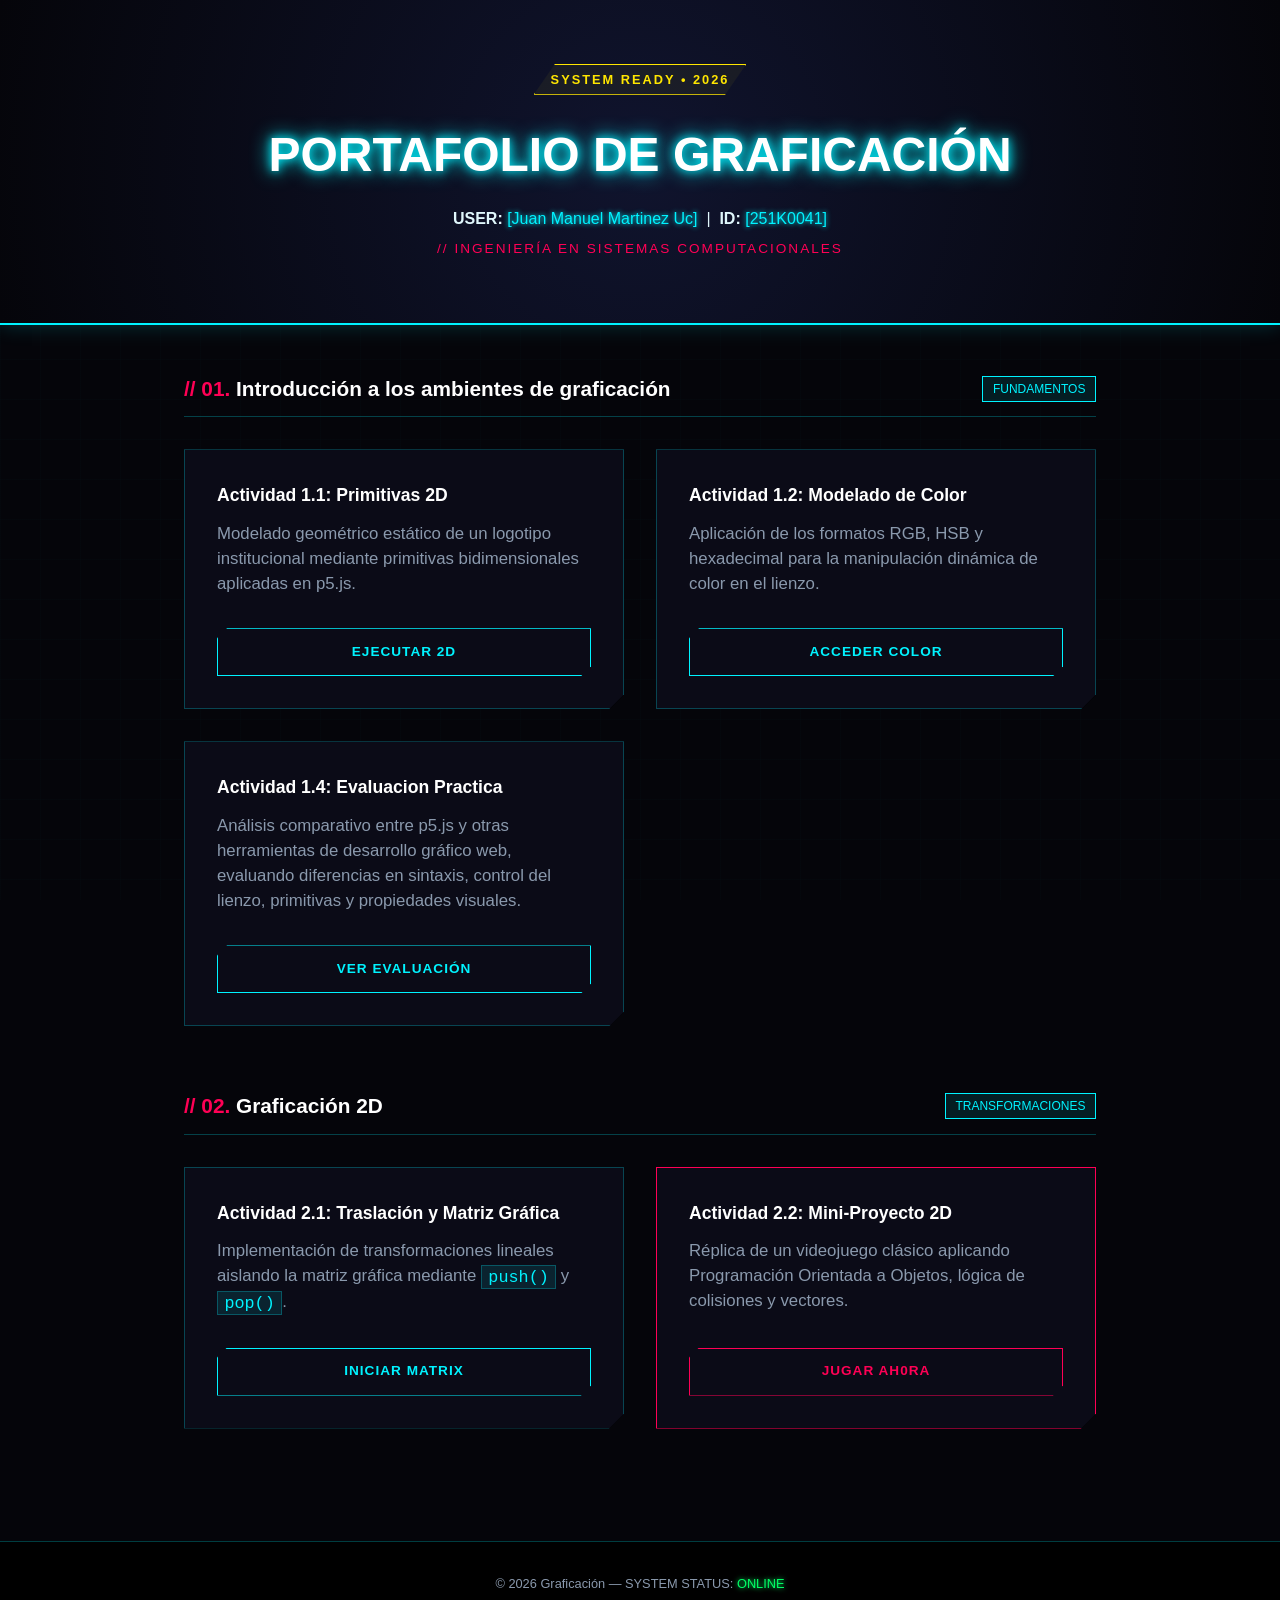
==== commit ee955f9e: "Update index.html" ====
--- a/index.html
+++ b/index.html
@@ -10,7 +10,7 @@
     <link rel="preconnect" href="https://fonts.gstatic.com" crossorigin>
     <link href="https://fonts.googleapis.com/css2?family=Orbitron:wght@500;700;900&family=Rajdhani:wght@500;600;700&display=swap" rel="stylesheet">
     
-    <link rel="stylesheet" href="css/style.css">
+    <link rel="stylesheet" href="CSS/style.css">
 </head>
 <body>
 
@@ -94,7 +94,7 @@
                         <h3>Actividad 2.2: Mini-Proyecto 2D</h3>
                         <p>Réplica de un videojuego clásico aplicando Programación Orientada a Objetos, lógica de colisiones y vectores.</p>
                     </div>
-                    <a href="#" target="_blank" rel="noopener noreferrer" class="btn-enlace btn-primary">
+                    <a href="https://editor.p5js.org/Juan-M-martinez-Uc/full/pWj_8a9rr" target="_blank" rel="noopener noreferrer" class="btn-enlace btn-primary">
                         <span>JUGAR AH0RA</span>
                     </a>
                 </article>
--- a/CSS/style.css
+++ b/CSS/style.css
@@ -0,0 +1,311 @@
+:root {
+    --bg-color: #05050a;
+    --card-bg: rgba(13, 14, 27, 0.85);
+    --cyan-neon: #00f3ff;
+    --magenta-neon: #ff0055;
+    --yellow-neon: #ffe600;
+    --text-primary: #e0f7fc;
+    --text-secondary: #8a99ad;
+    --border-color: rgba(0, 243, 255, 0.25);
+    --font-heading: 'Orbitron', sans-serif;
+    --font-body: 'Rajdhani', sans-serif;
+}
+
+* {
+    box-sizing: border-box;
+    margin: 0;
+    padding: 0;
+}
+
+body {
+    font-family: var(--font-body);
+    background-color: var(--bg-color);
+    color: var(--text-primary);
+    line-height: 1.5;
+    display: flex;
+    flex-direction: column;
+    min-height: 100vh;
+    overflow-x: hidden;
+    perspective: 1000px;
+}
+
+/* Fondo de Malla 3D Animada */
+.cyber-grid {
+    position: fixed;
+    top: 0;
+    left: 0;
+    width: 100vw;
+    height: 100vh;
+    background: 
+        linear-gradient(rgba(5, 5, 10, 0.85), rgba(5, 5, 10, 0.85)),
+        linear-gradient(90deg, rgba(0, 243, 255, 0.07) 1px, transparent 1px),
+        linear-gradient(0deg, rgba(0, 243, 255, 0.07) 1px, transparent 1px);
+    background-size: 100% 100%, 40px 40px, 40px 40px;
+    z-index: -2;
+    animation: gridScroll 10s linear infinite;
+}
+
+@keyframes gridScroll {
+    0% { background-position: 0 0, 0 0, 0 0; }
+    100% { background-position: 0 0, 0 40px, 40px 0; }
+}
+
+/* Contenedor de Partículas Flotantes */
+#particles-container {
+    position: fixed;
+    top: 0;
+    left: 0;
+    width: 100%;
+    height: 100%;
+    z-index: -1;
+    pointer-events: none;
+}
+
+.particle {
+    position: absolute;
+    width: 2px;
+    height: 2px;
+    background: var(--cyan-neon);
+    box-shadow: 0 0 8px var(--cyan-neon);
+    border-radius: 50%;
+    animation: floatUp linear infinite;
+}
+
+@keyframes floatUp {
+    from {
+        transform: translateY(100vh);
+        opacity: 0;
+    }
+    50% { opacity: 0.8; }
+    to {
+        transform: translateY(-10vh);
+        opacity: 0;
+    }
+}
+
+/* Header & Glitch Effect */
+.hero {
+    background: radial-gradient(circle at center, #10142e 0%, var(--bg-color) 100%);
+    padding: 4rem 1.5rem;
+    text-align: center;
+    border-bottom: 2px solid var(--cyan-neon);
+    box-shadow: 0 0 20px rgba(0, 243, 255, 0.2);
+}
+
+.hero-container {
+    max-width: 800px;
+    margin: 0 auto;
+}
+
+.badge {
+    display: inline-block;
+    color: var(--yellow-neon);
+    font-family: var(--font-heading);
+    font-size: 0.8rem;
+    font-weight: 700;
+    letter-spacing: 2px;
+    padding: 0.3rem 1rem;
+    border: 1px solid var(--yellow-neon);
+    background: rgba(255, 230, 0, 0.05);
+    margin-bottom: 1.5rem;
+    clip-path: polygon(10% 0, 100% 0, 90% 100%, 0 100%);
+    animation: pulseGlow 2s infinite alternate;
+}
+
+@keyframes pulseGlow {
+    from { box-shadow: 0 0 5px rgba(255, 230, 0, 0.2); }
+    to { box-shadow: 0 0 15px rgba(255, 230, 0, 0.6); }
+}
+
+.hero h1 {
+    font-family: var(--font-heading);
+    font-size: clamp(2rem, 5vw, 3rem);
+    font-weight: 900;
+    text-transform: uppercase;
+    color: #fff;
+    text-shadow: 0 0 10px var(--cyan-neon), 0 0 20px var(--cyan-neon);
+    margin-bottom: 1rem;
+}
+
+.cyber-text {
+    color: var(--cyan-neon);
+    text-shadow: 0 0 5px var(--cyan-neon);
+}
+
+.subtext {
+    font-family: var(--font-heading);
+    font-size: 0.85rem;
+    color: var(--magenta-neon);
+    letter-spacing: 2px;
+    margin-top: 0.5rem;
+}
+
+/* Layout Principal */
+.main-container {
+    max-width: 960px;
+    width: 100%;
+    margin: 3rem auto;
+    padding: 0 1.5rem;
+    flex: 1;
+}
+
+.unidad-seccion {
+    margin-bottom: 4rem;
+}
+
+.section-header {
+    display: flex;
+    align-items: center;
+    justify-content: space-between;
+    border-bottom: 1px solid var(--border-color);
+    padding-bottom: 0.75rem;
+    margin-bottom: 2rem;
+}
+
+.section-header h2 {
+    font-family: var(--font-heading);
+    font-size: 1.3rem;
+    color: #fff;
+}
+
+.section-header h2 span {
+    color: var(--magenta-neon);
+}
+
+.unit-tag {
+    font-family: var(--font-heading);
+    font-size: 0.75rem;
+    text-transform: uppercase;
+    color: var(--cyan-neon);
+    border: 1px solid var(--cyan-neon);
+    padding: 0.2rem 0.6rem;
+    background: rgba(0, 243, 255, 0.1);
+}
+
+/* Tarjetas Dinámicas 3D */
+.grid-actividades {
+    display: grid;
+    grid-template-columns: repeat(auto-fit, minmax(290px, 1fr));
+    gap: 2rem;
+}
+
+.tarjeta-actividad {
+    background: var(--card-bg);
+    padding: 2rem;
+    border: 1px solid var(--border-color);
+    position: relative;
+    backdrop-filter: blur(5px);
+    clip-path: polygon(0 0, 100% 0, 100% calc(100% - 15px), calc(100% - 15px) 100%, 0 100%);
+    display: flex;
+    flex-direction: column;
+    justify-content: space-between;
+    transform-style: preserve-3d;
+    transition: transform 0.1s ease, border-color 0.3s ease, box-shadow 0.3s ease;
+}
+
+.tarjeta-actividad:hover {
+    border-color: var(--cyan-neon);
+    box-shadow: 0 0 25px rgba(0, 243, 255, 0.25);
+}
+
+.tarjeta-actividad.highlight {
+    border-color: var(--magenta-neon);
+}
+
+.tarjeta-actividad.highlight:hover {
+    box-shadow: 0 0 25px rgba(255, 0, 85, 0.35);
+}
+
+.card-content h3 {
+    font-family: var(--font-heading);
+    font-size: 1.1rem;
+    color: #fff;
+    margin-bottom: 0.75rem;
+}
+
+.card-content p {
+    font-size: 1.05rem;
+    color: var(--text-secondary);
+    margin-bottom: 2rem;
+}
+
+code {
+    background: rgba(0, 243, 255, 0.1);
+    color: var(--cyan-neon);
+    padding: 0.1rem 0.4rem;
+    border: 1px solid var(--border-color);
+    font-family: monospace;
+}
+
+/* Botones Neon con Animación de Escaneo */
+.btn-enlace {
+    display: inline-flex;
+    align-items: center;
+    justify-content: center;
+    width: 100%;
+    padding: 0.8rem 1.25rem;
+    background: transparent;
+    color: var(--cyan-neon);
+    border: 1px solid var(--cyan-neon);
+    text-decoration: none;
+    font-family: var(--font-heading);
+    font-size: 0.85rem;
+    font-weight: 700;
+    letter-spacing: 1px;
+    position: relative;
+    overflow: hidden;
+    transition: all 0.3s ease;
+    clip-path: polygon(10px 0, 100% 0, 100% calc(100% - 10px), calc(100% - 10px) 100%, 0 100%, 0 10px);
+}
+
+.btn-enlace::before {
+    content: '';
+    position: absolute;
+    top: 0;
+    left: -100%;
+    width: 100%;
+    height: 100%;
+    background: linear-gradient(90deg, transparent, rgba(0, 243, 255, 0.4), transparent);
+    transition: left 0.5s ease;
+}
+
+.btn-enlace:hover::before {
+    left: 100%;
+}
+
+.btn-enlace:hover {
+    background: var(--cyan-neon);
+    color: var(--bg-color);
+    box-shadow: 0 0 15px var(--cyan-neon);
+}
+
+.btn-primary {
+    color: var(--magenta-neon);
+    border-color: var(--magenta-neon);
+}
+
+.btn-primary::before {
+    background: linear-gradient(90deg, transparent, rgba(255, 0, 85, 0.4), transparent);
+}
+
+.btn-primary:hover {
+    background: var(--magenta-neon);
+    color: #fff;
+    box-shadow: 0 0 15px var(--magenta-neon);
+}
+
+/* Footer */
+.footer {
+    text-align: center;
+    padding: 2rem 1rem;
+    background: #000;
+    border-top: 1px solid var(--border-color);
+    font-family: var(--font-heading);
+    font-size: 0.8rem;
+    color: var(--text-secondary);
+}
+
+.status-online {
+    color: #00ff66;
+    text-shadow: 0 0 5px #00ff66;
+}
